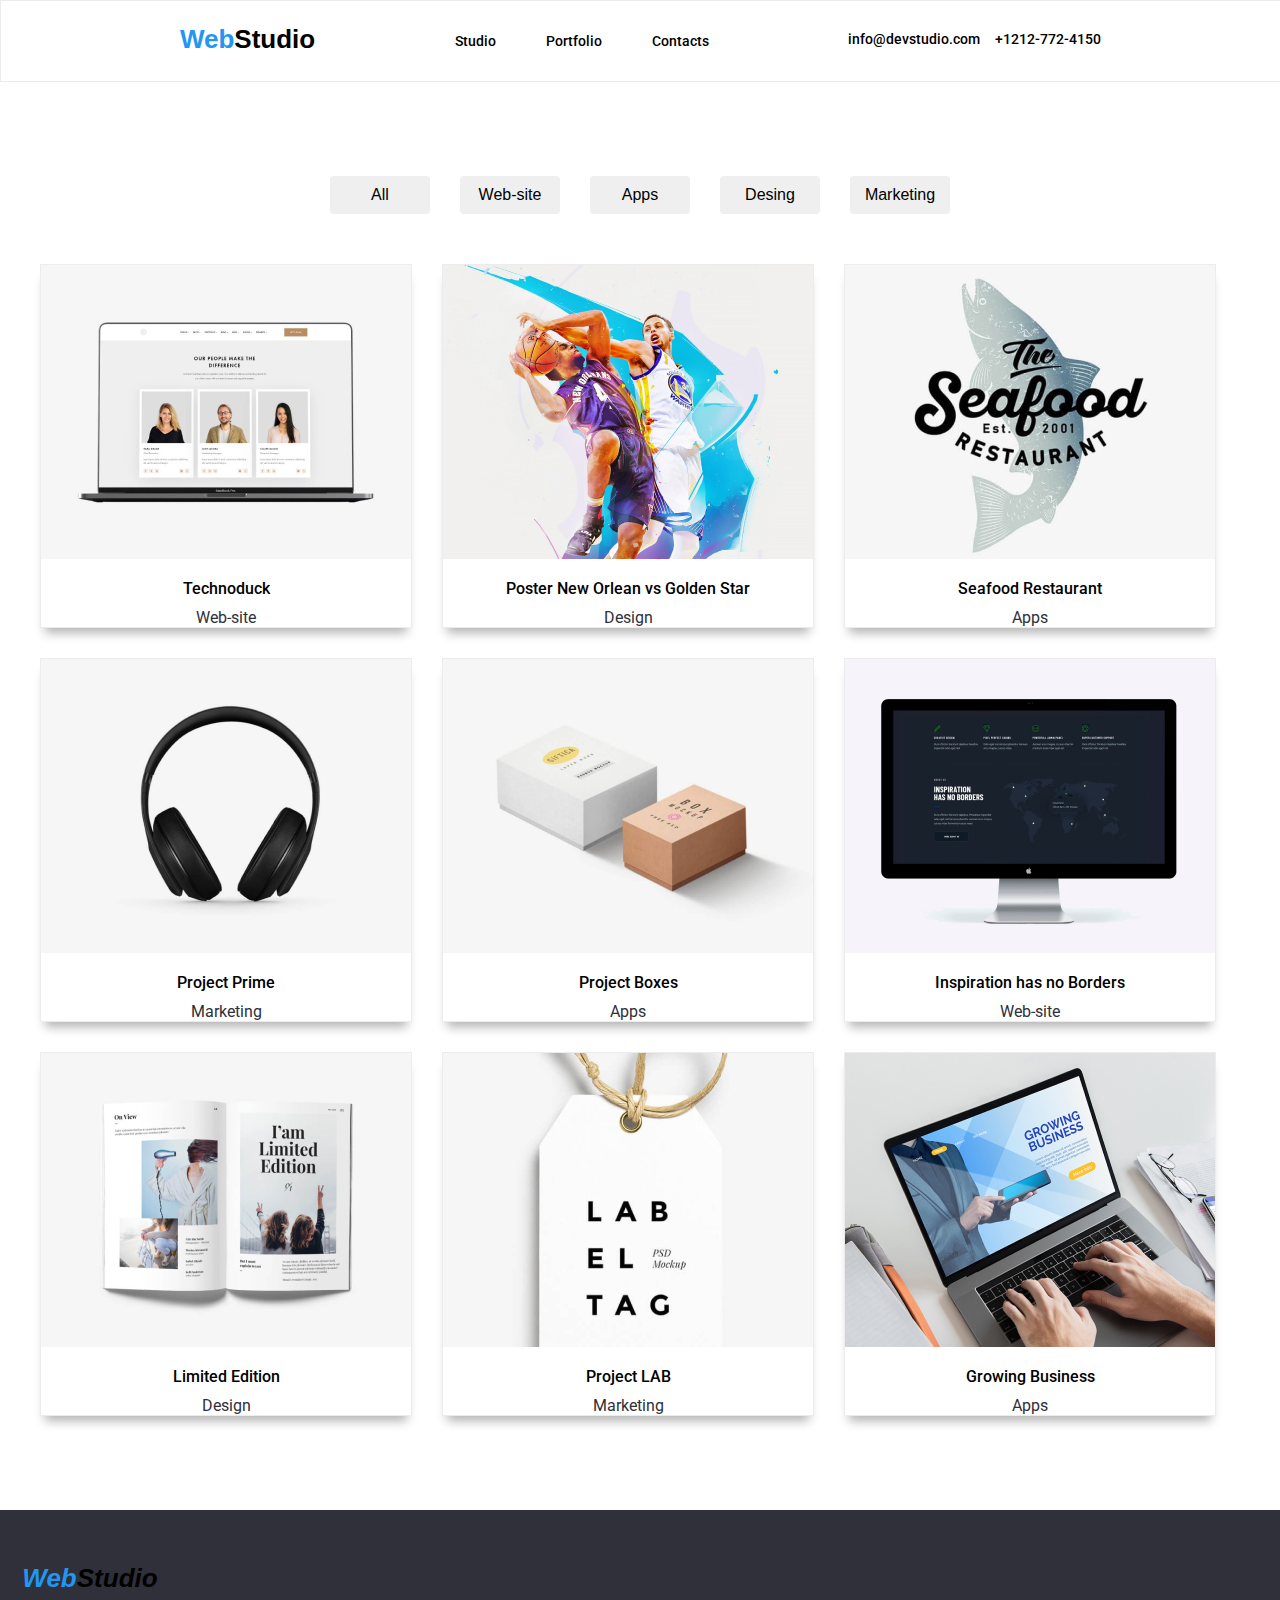
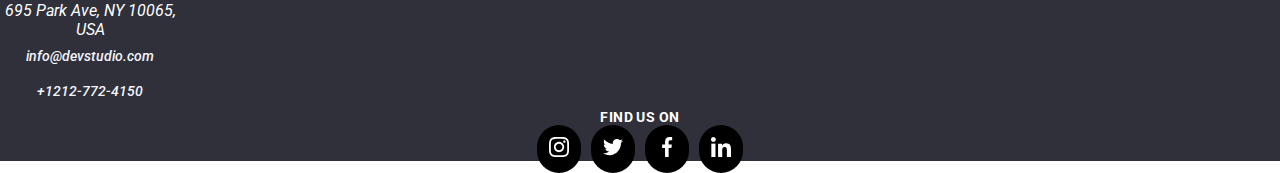
==== portfolio.html @ a0a8ddf5 "tema4" ====
<!DOCTYPE html>
<html lang="en">
  <head>
    <meta charset="UTF-8" />
    <meta name="viewport" content="width=device-width, initial-scale=1.0" />
    <title>Portfolio</title>
    <link
      rel="stylesheet"
      href="node_modules/modern-normalize/modern-normalize.css"
    />
    <link rel="preconnect" href="https://fonts.googleapis.com" />
    <link rel="preconnect" href="https://fonts.gstatic.com" crossorigin />
    <link
      href="https://fonts.googleapis.com/css2?family=Roboto:ital,wght@0,100;0,300;0,400;0,500;0,700;0,900;1,100;1,300;1,400;1,500;1,700;1,900&display=swap"
      rel="stylesheet"
    />
    <link rel="stylesheet" href="CSS/style.css" />
  </head>
  <body>
    <!--Header Section-->
    <header class="header">
      <div class="container">
        <a
          class="header__logo"
          href="https://seriserj.github.io/goit-markup-hw-04/"
          ><p class="p__logo"><span class="span__logo">Web</span>Studio</p></a
        >
        <nav class="header__navigation">
          <ul>
            <li>
              <a href="index.html">Studio</a>
            </li>
            <li><a href="portfolio.html">Portfolio</a></li>
            <li><a href="#">Contacts</a></li>
          </ul>
        </nav>
        <div class="header__info">
          <a href="mailto:info@devstudio.com">info@devstudio.com</a>
          <a href="tel:+1212-772-4150">+1212-772-4150</a>
        </div>
      </div>
    </header>
    <!--Main Section-->
    <main>
      <section class="portfolio-button">
        <div class="container">
          <button type="button" class="portfolio__nav">All</button>
          <button type="button" class="portfolio__nav">Web-site</button>
          <button type="button" class="portfolio__nav">Apps</button>
          <button type="button" class="portfolio__nav">Desing</button>
          <button type="button" class="portfolio__nav">Marketing</button>
        </div>
      </section>

      <section class="portfolio-img">
        <div class="container">
          <div class="container__portfolio">
            <img src="images/i1.jpg" alt="laptop" width="370" />
            <h6 class="h6">Technoduck</h6>
            <p class="team">Web-site</p>
          </div>
          <div class="container__portfolio">
            <img src="images/i2.jpg" alt="poster" width="370" />
            <h6 class="h6">Poster New Orlean vs Golden Star</h6>
            <p class="team">Design</p>
          </div>
          <div class="container__portfolio">
            <img src="images/i3.jpg" alt="logo seafood" width="370" />
            <h6 class="h6">Seafood Restaurant</h6>
            <p class="team">Apps</p>
          </div>
          <div class="container__portfolio">
            <img src="images/i4.jpg" alt="headphones" width="370" />
            <h6 class="h6">Project Prime</h6>
            <p class="team">Marketing</p>
          </div>
          <div class="container__portfolio">
            <img src="images/i5.jpg" alt="boxes" width="370" />
            <h6 class="h6">Project Boxes</h6>
            <p class="team">Apps</p>
          </div>
          <div class="container__portfolio">
            <img src="images/i6.jpg" alt="pc monitor" width="370" />
            <h6 class="h6">Inspiration has no Borders</h6>
            <p class="team">Web-site</p>
          </div>
          <div class="container__portfolio">
            <img src="images/i7.jpg" alt="book" width="370" />
            <h6 class="h6">Limited Edition</h6>
            <p class="team">Design</p>
          </div>
          <div class="container__portfolio">
            <img src="images/i8.jpg" alt="label" width="370" />
            <h6 class="h6">Project LAB</h6>
            <p class="team">Marketing</p>
          </div>
          <div class="container__portfolio">
            <img src="images/i9.jpg" alt="laptop" width="370" />
            <h6 class="h6">Growing Business</h6>
            <p class="team">Apps</p>
          </div>
        </div>
      </section>
    </main>
    <!--Footer Section-->
    <footer class="footer">
      <div class="footer-addres">
        <address class="footer__addres">
          <a href="#"
            ><p class="p__logo"><span class="span__logo">Web</span>Studio</p></a
          >
          <p class="footer-addres__addres">695 Park Ave, NY 10065, USA</p>

          <a href="https://seriserj.github.io/goit-markup-hw-04/"
            ><p><span>info@devstudio.com</span></p></a
          >
          <a href="tel:+1212-772-4150">+1212-772-4150</a>
        </address>
      </div>
      <!--Footer Section social-->
      <section class="footer-social">
        <h4 class="footer-social__h4">FIND US ON</h4>
        <div class="test">
          <ul class="footer-social__logo">
            <li>
              <svg class="item4">
                <use
                  href="/images/icons.svg/symbol-defs.svg#icon-instagram1"
                ></use>
              </svg>
            </li>
            <li>
              <svg class="item4">
                <use
                  href="/images/icons.svg/symbol-defs.svg#icon-twitter1"
                ></use>
              </svg>
            </li>
            <li>
              <svg class="item4">
                <use
                  href="/images/icons.svg/symbol-defs.svg#icon-facebook1"
                ></use>
              </svg>
            </li>
            <li>
              <svg class="item4">
                <use
                  href="/images/icons.svg/symbol-defs.svg#icon-linkedin1"
                ></use>
              </svg>
            </li>
          </ul>
        </div>
      </section>
    </footer>
  </body>
</html>
---- CSS/style.css ----
:root {
    --black: #000000;
    --light-black: #2F303A;
    --blue: #2196F3;
    --white: #FFFFFF;
    --light-grey: #f5f4fa;
    --primary-font: 'Roboto', sans-serif;
    --secondary-font: 'Raleway', sans-serif;
}
* {
    margin: 0;
    padding: 0;
  }
  
  img {
    display: block;
    max-width: 100%;
    height: auto;
  }
  
  ul {
    list-style: none;
  }

  html {
    box-sizing: border-box;
  }
body {
    font-family: var(--primary-font);
}
.container {
    width: 1200px;
    margin-right: auto;
    margin-left: auto;
}
/* Header section style*/

.item0 {
    width: 20px;
    height: 15px;
}

.header {
    background-color: #FFFFFF;
    height: 80px;
    border-style:solid;
    border-width: 1px;
    border-color: #ececec;
    border-right: #FFFFFF;
    
}

.header .container {
    display: flex;
    justify-content: space-evenly;
    margin-top: 30px;
  }

.header__logo {
    text-decoration: none;
}
.p__logo {
    text-decoration: none;
    font-family: var(--secondary-font);
    font-weight: 700;
    font-size: 26px;
    line-height: 16px;
    color: var(--black);
}

.span__logo {
    text-decoration: none;
    font-family: var(--secondary-font);
    font-weight: 700;
    font-size: 26px;
    line-height: 16px;
    color: var(--blue);
 }


.header__navigation ul {
    display: flex;
    gap: 50px;
}

.header__navigation a {
    text-decoration: none;
    font-weight: 500;
    font-size: 14px;
    line-height: 16px;
    color: var(--black);
}
.header__navigation a:hover {
    color: var(--blue);
}
.header__info {
    display: flex;
    gap: 15px;
   
}
.header__info a {
    text-decoration: none;
    font-weight: 500;
    font-size: 14px;
    line-height: 16px;
    color: var(--black); 
}
.header__info a:hover {
    color: var(--blue);
}

/* Hero section style*/

.hero-section {
background-color: var(--light-black);
height: 600px;
background-image: linear-gradient(
    0deg,
    rgba(47, 48, 58, 0.4),
    rgba(47, 48, 58, 0.4)
  ), url(/images/ImgBack.jpg)
}

.hero-section__h1 {
    text-decoration: none;
    font-weight: 900;
    font-size: 44px;
    line-height: 136%;
    color: var(--white);
    text-transform: uppercase;
    text-align: center;
    padding-top: 180px;
}   
.hero-section__service {
    font-weight: 700;
    font-size: 16px;
    line-height: 16px;
    background-color: var(--blue);
    color: var(--white);
    text-transform: uppercase;
    cursor: pointer;
    border-radius: 4px;
    width: 200px;
    height: 50px;
}
.div-button {
text-align: center;
margin-top: 30px;
}
.about {
    background-color: #FFFFFF;
    height: 101px;
}
.about .container {
    display: flex;
    gap: 50px;
    justify-content: center;
    padding-top: 30px;
}
.about__h5 {
    text-decoration: none;
    font-weight: 700;
    font-size: 14px;
    line-height: 16px;
    color: var(--black);
}
.about__text {
    text-decoration: none;
    font-weight: 400;
    font-size: 14px;
    line-height: 16px;
    color: var(--black);
}
/* What we do style*/ /* Our team style*/

.what-section {
    height: 386px;
}

.what-section .container {
    display: flex;
    gap: 30px;
    padding-top: 94px;

   
}
.team-section {
    background-color: var(--light-grey); 
    height: 648px;
    
}
.team-section .container {
    display: flex;
    gap: 30px;
    padding-top: 94px;
       
}
.h2 {
    text-decoration: none;
    font-weight: 700;
    font-size: 36px;
    line-height: 16px;
    color: var(--black);
    
}

.h6 {
    font-size: 16px;
    font-weight: 500;
    display: flex;
    justify-content: center;
    padding-top: 20px;
}
.team {
    font-size: 16px;
    font-weight: 400;
    color: var(--light-black);
    display: flex; 
    justify-content: center;
    padding-top: 10px;
}
.titlu1 {
    text-align: center; 
    margin-top: 170px;
}
.titlu2 {
    text-align: center;
    margin-top: 100px;
}
.team-section__cards {
    background-color: var(--white);
    border-style:solid;
    border-width: 1px;
    border-color: #ececec;
    box-shadow: 0 10px 10px -5px rgba(0, 0, 0, 0.3);
}
/* Primele carduri*/
.about-cards {
display: flex;
justify-content: center;
gap: 40px;
margin-top: 94px;
}
.about-cards li {
    background-color: var(--light-grey);
    padding-inline: 90px;
    padding-block: 20px;
    border-radius: 4px;
}
.item1 {
    width: 70px;
    height: 70px;
}
 /*our team social-cards*/
.team-section__social {
    display: flex;
    justify-content: center;
    gap: 10px;
}
.team-section__social li {
    padding: 12px;
    border-radius: 100px;
    background-color:var(--white);
    
}
.team-section__social li:hover {
   background-color: var(--blue);
   fill: var(--white);
}
.item2 {
    width: 20px;
    height: 20px;
 }

/*Regular Customers*/
.titlu3 {
    text-align: center;
}
.Customers-section {
    display: flex;
    justify-content: center;
    gap: 30px;
    margin-top: 180px;
    margin-bottom: 94px;
}
.item3 {
    width: 106px;
    height: 60px;
}
.Customers-section li {
    padding-inline: 35px;
    padding-block: 20px;
    border-style:solid;
    border-width: 2px;
    border-color: #AFB1B8;
    border-radius: 4px;
}
.Customers-section li:hover {
    border-color:var(--blue)
}
/* Footer section style*/
.footer {
    height: 251px;
    background-color: var(--light-black);
}
.footer-addres {
text-align: center;
padding-top: 60px;
margin-right: 1100px;
}
.footer__addres a {
    text-decoration: none;
    font-weight: 500;
    font-size: 14px;
    line-height: 35px;
    color: var(--light-grey)
}
.footer__addres a:hover {
    color: var(--blue);
}
.footer-addres__addres {
    color: var(--white);
    padding-top: 15px;
}


.item4 {
    width: 20px;
    height: 20px;
}
.footer-social ul {
    display: flex;
    justify-content: center;
    gap: 10px;
    
}
.footer-social li {
    padding: 12px;
    border-radius: 100px;
    background-color: var(--black)
}
.footer-social li:hover {
    background-color: var(--blue)
}
.footer-social__h4 {
    font-weight: 700;
    font-size: 14px;
    letter-spacing: 0.03em;
    text-transform: uppercase;
    color: var(--white);
    text-align: center;
}

/* Portfolio style*/

.portfolio__nav {
    font-weight: 500;
    font-size: 16px;
    border: var(--white);
    border-radius: 4px;
    width: 100px;
    height: 38px;
}
.portfolio__nav:hover {
color: var(--white);
background-color: var(--blue);
}
.portfolio-img .container {
   display: flex;
   flex-wrap: wrap;
   gap: 30px;
   padding-bottom: 94px;
   
}
.container__portfolio {
    border-style:solid;
    border-width: 1px;
    border-color: #ececec;
    box-shadow: 0 10px 10px -5px rgba(0, 0, 0, 0.3);
    
}
.portfolio-button .container {
    display: flex;
    gap: 30px;
    justify-content: center;
    padding-top: 94px;
    padding-bottom: 50px;
}
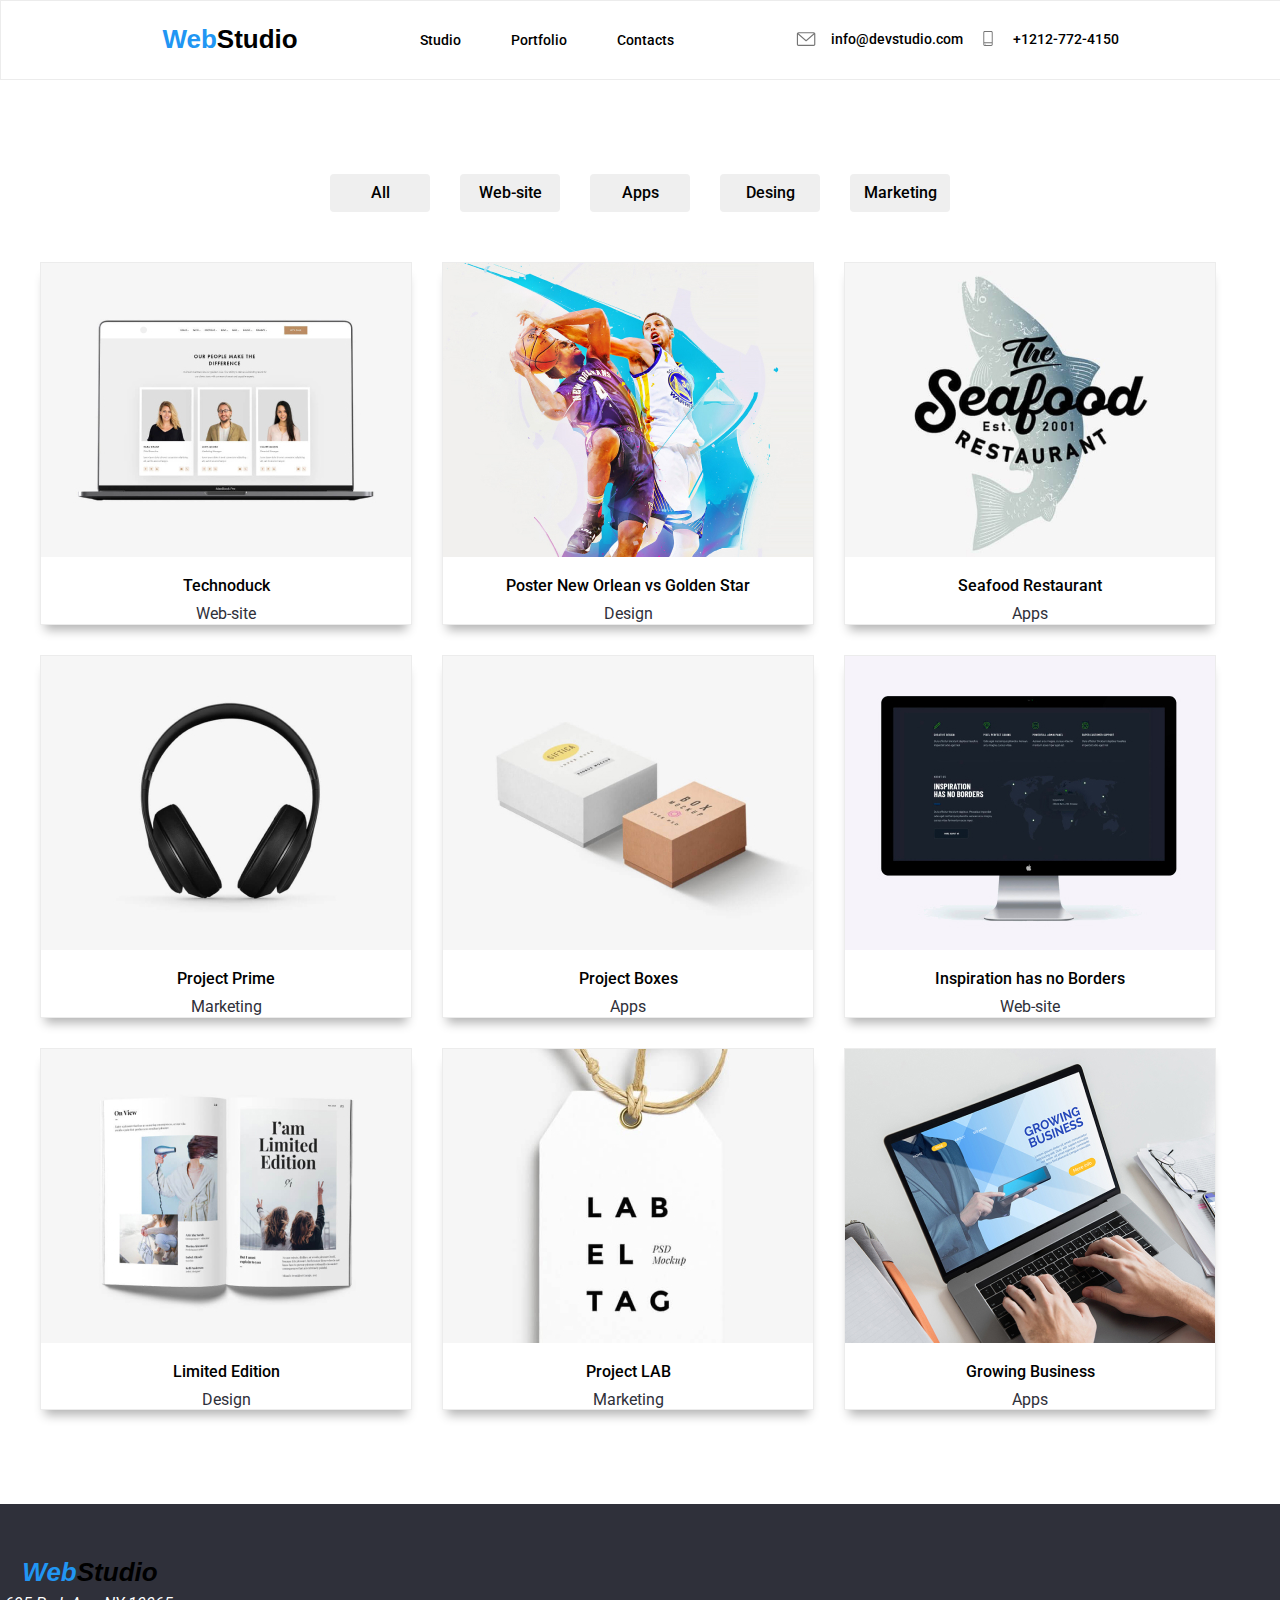
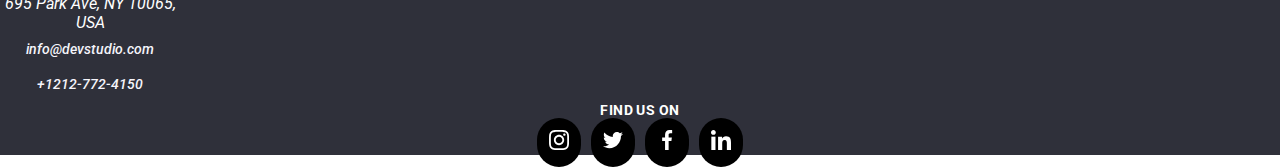
==== commit 4e4ac664: "4" ====
--- a/portfolio.html
+++ b/portfolio.html
@@ -6,8 +6,9 @@
     <title>Portfolio</title>
     <link
       rel="stylesheet"
-      href="node_modules/modern-normalize/modern-normalize.css"
+      href="https://cdnjs.cloudflare.com/ajax/libs/modern-normalize/2.0.0/modern-normalize.css"
     />
+
     <link rel="preconnect" href="https://fonts.googleapis.com" />
     <link rel="preconnect" href="https://fonts.gstatic.com" crossorigin />
     <link
@@ -35,7 +36,13 @@
           </ul>
         </nav>
         <div class="header__info">
+          <svg class="item0">
+            <use href="/images/icons.svg/symbol-defs.svg#icon-envelope"></use>
+          </svg>
           <a href="mailto:info@devstudio.com">info@devstudio.com</a>
+          <svg class="item0">
+            <use href="/images/icons.svg/symbol-defs.svg#icon-smartphone"></use>
+          </svg>
           <a href="tel:+1212-772-4150">+1212-772-4150</a>
         </div>
       </div>
@@ -118,36 +125,29 @@
         </address>
       </div>
       <!--Footer Section social-->
+
       <section class="footer-social">
         <h4 class="footer-social__h4">FIND US ON</h4>
         <div class="test">
           <ul class="footer-social__logo">
             <li>
               <svg class="item4">
-                <use
-                  href="/images/icons.svg/symbol-defs.svg#icon-instagram1"
-                ></use>
+                <use href="/images/icons/symbol-defs.svg#icon-instagram1"></use>
               </svg>
             </li>
             <li>
               <svg class="item4">
-                <use
-                  href="/images/icons.svg/symbol-defs.svg#icon-twitter1"
-                ></use>
+                <use href="/images/icons/symbol-defs.svg#icon-twitter1"></use>
               </svg>
             </li>
             <li>
               <svg class="item4">
-                <use
-                  href="/images/icons.svg/symbol-defs.svg#icon-facebook1"
-                ></use>
+                <use href="/images/icons/symbol-defs.svg#icon-facebook1"></use>
               </svg>
             </li>
             <li>
               <svg class="item4">
-                <use
-                  href="/images/icons.svg/symbol-defs.svg#icon-linkedin1"
-                ></use>
+                <use href="/images/icons/symbol-defs.svg#icon-linkedin1"></use>
               </svg>
             </li>
           </ul>
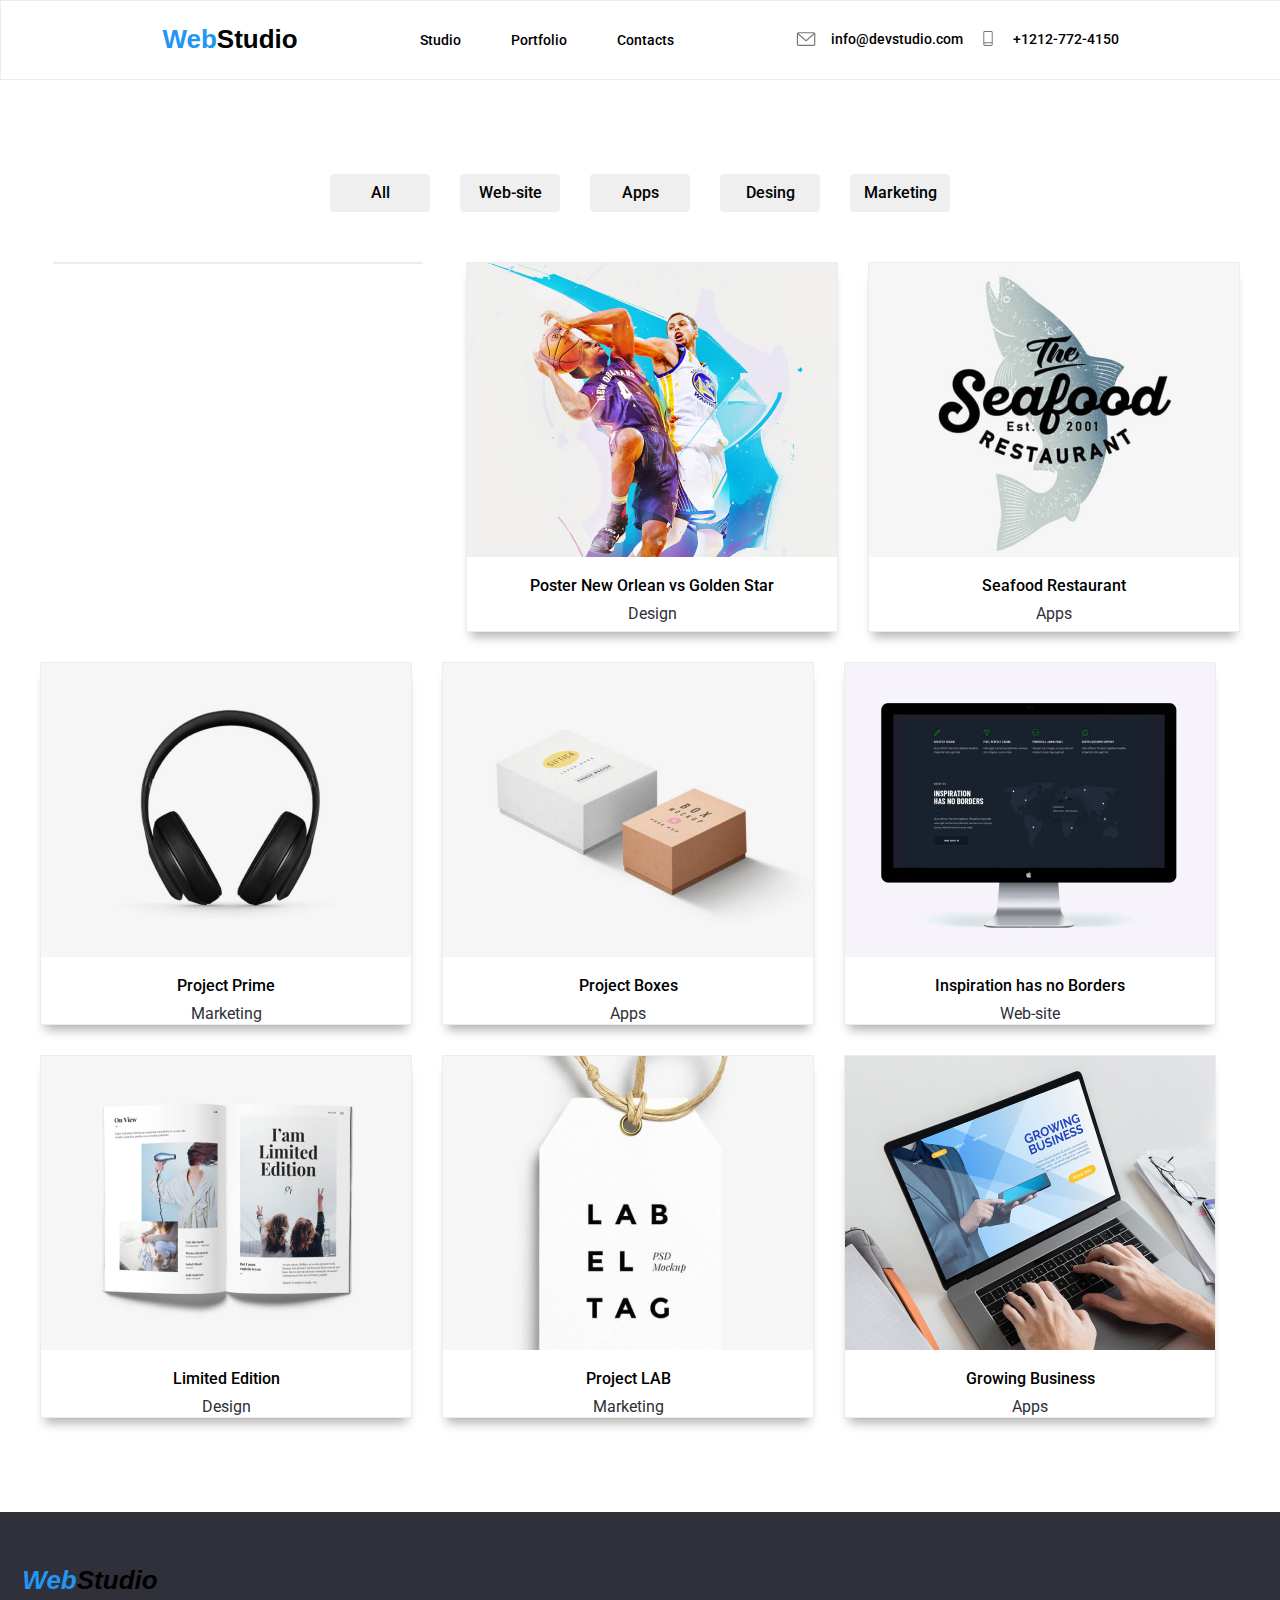
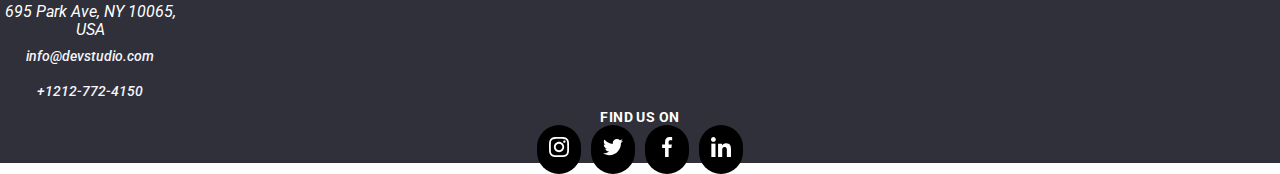
==== commit 7be6aa57: "tema5" ====
--- a/portfolio.html
+++ b/portfolio.html
@@ -37,11 +37,11 @@
         </nav>
         <div class="header__info">
           <svg class="item0">
-            <use href="/images/icons.svg/symbol-defs.svg#icon-envelope"></use>
+            <use href="./images/icons/symbol-defs.svg#icon-envelope"></use>
           </svg>
           <a href="mailto:info@devstudio.com">info@devstudio.com</a>
           <svg class="item0">
-            <use href="/images/icons.svg/symbol-defs.svg#icon-smartphone"></use>
+            <use href="./images/icons/symbol-defs.svg#icon-smartphone"></use>
           </svg>
           <a href="tel:+1212-772-4150">+1212-772-4150</a>
         </div>
@@ -58,13 +58,16 @@
           <button type="button" class="portfolio__nav">Marketing</button>
         </div>
       </section>
-
       <section class="portfolio-img">
         <div class="container">
-          <div class="container__portfolio">
-            <img src="images/i1.jpg" alt="laptop" width="370" />
-            <h6 class="h6">Technoduck</h6>
-            <p class="team">Web-site</p>
+          <div class="box">
+            <div class="container__portfolio">
+              <div class="overlay">
+                <img src="images/i1.jpg" alt="laptop" width="370" />
+                <h6 class="h6">Technoduck</h6>
+                <p class="team">Web-site</p>
+              </div>
+            </div>
           </div>
           <div class="container__portfolio">
             <img src="images/i2.jpg" alt="poster" width="370" />
@@ -132,22 +135,24 @@
           <ul class="footer-social__logo">
             <li>
               <svg class="item4">
-                <use href="/images/icons/symbol-defs.svg#icon-instagram1"></use>
+                <use
+                  href="./images/icons/symbol-defs.svg#icon-instagram1"
+                ></use>
               </svg>
             </li>
             <li>
               <svg class="item4">
-                <use href="/images/icons/symbol-defs.svg#icon-twitter1"></use>
+                <use href="./images/icons/symbol-defs.svg#icon-twitter1"></use>
               </svg>
             </li>
             <li>
               <svg class="item4">
-                <use href="/images/icons/symbol-defs.svg#icon-facebook1"></use>
+                <use href="./images/icons/symbol-defs.svg#icon-facebook1"></use>
               </svg>
             </li>
             <li>
               <svg class="item4">
-                <use href="/images/icons/symbol-defs.svg#icon-linkedin1"></use>
+                <use href="./images/icons/symbol-defs.svg#icon-linkedin1"></use>
               </svg>
             </li>
           </ul>
--- a/CSS/style.css
+++ b/CSS/style.css
@@ -114,11 +114,10 @@
 .hero-section {
 background-color: var(--light-black);
 height: 600px;
-background-image: linear-gradient(
-    0deg,
-    rgba(47, 48, 58, 0.4),
-    rgba(47, 48, 58, 0.4)
-  ), url(/images/ImgBack.jpg)
+background-image: linear-gradient(0deg,
+        rgba(47, 48, 58, 0.4),
+        rgba(47, 48, 58, 0.4)), 
+        url(../images/back.jpg);
 }
 
 .hero-section__h1 {
@@ -365,6 +364,8 @@
 color: var(--white);
 background-color: var(--blue);
 }
+
+
 .portfolio-img .container {
    display: flex;
    flex-wrap: wrap;
@@ -377,12 +378,41 @@
     border-width: 1px;
     border-color: #ececec;
     box-shadow: 0 10px 10px -5px rgba(0, 0, 0, 0.3);
-    
 }
 .portfolio-button .container {
     display: flex;
     gap: 30px;
     justify-content: center;
     padding-top: 94px;
-    padding-bottom: 50px;
-}
+    padding-bottom: 50px; 
+}
+.box {
+    position: relative;
+    width: 370px;
+    height: 370px;
+    margin: 0 auto;
+    overflow: hidden;
+}
+
+.overlay {
+    position: absolute;
+    top: 0;
+    left: 0;
+    width: 100%;
+    height: 100%;
+    background-color: #3f51b5;
+    transform: translatey(100%);
+    transition: transform 250ms ease-in-out;
+}
+
+.box:hover .overlay {
+    transform: translatey(0);
+}
+
+.overlay code {
+    display: inline-block;
+    padding: 2px 4px;
+    border-radius: 2px;
+    background-color: #fff;
+    color: #2a2a2a;
+}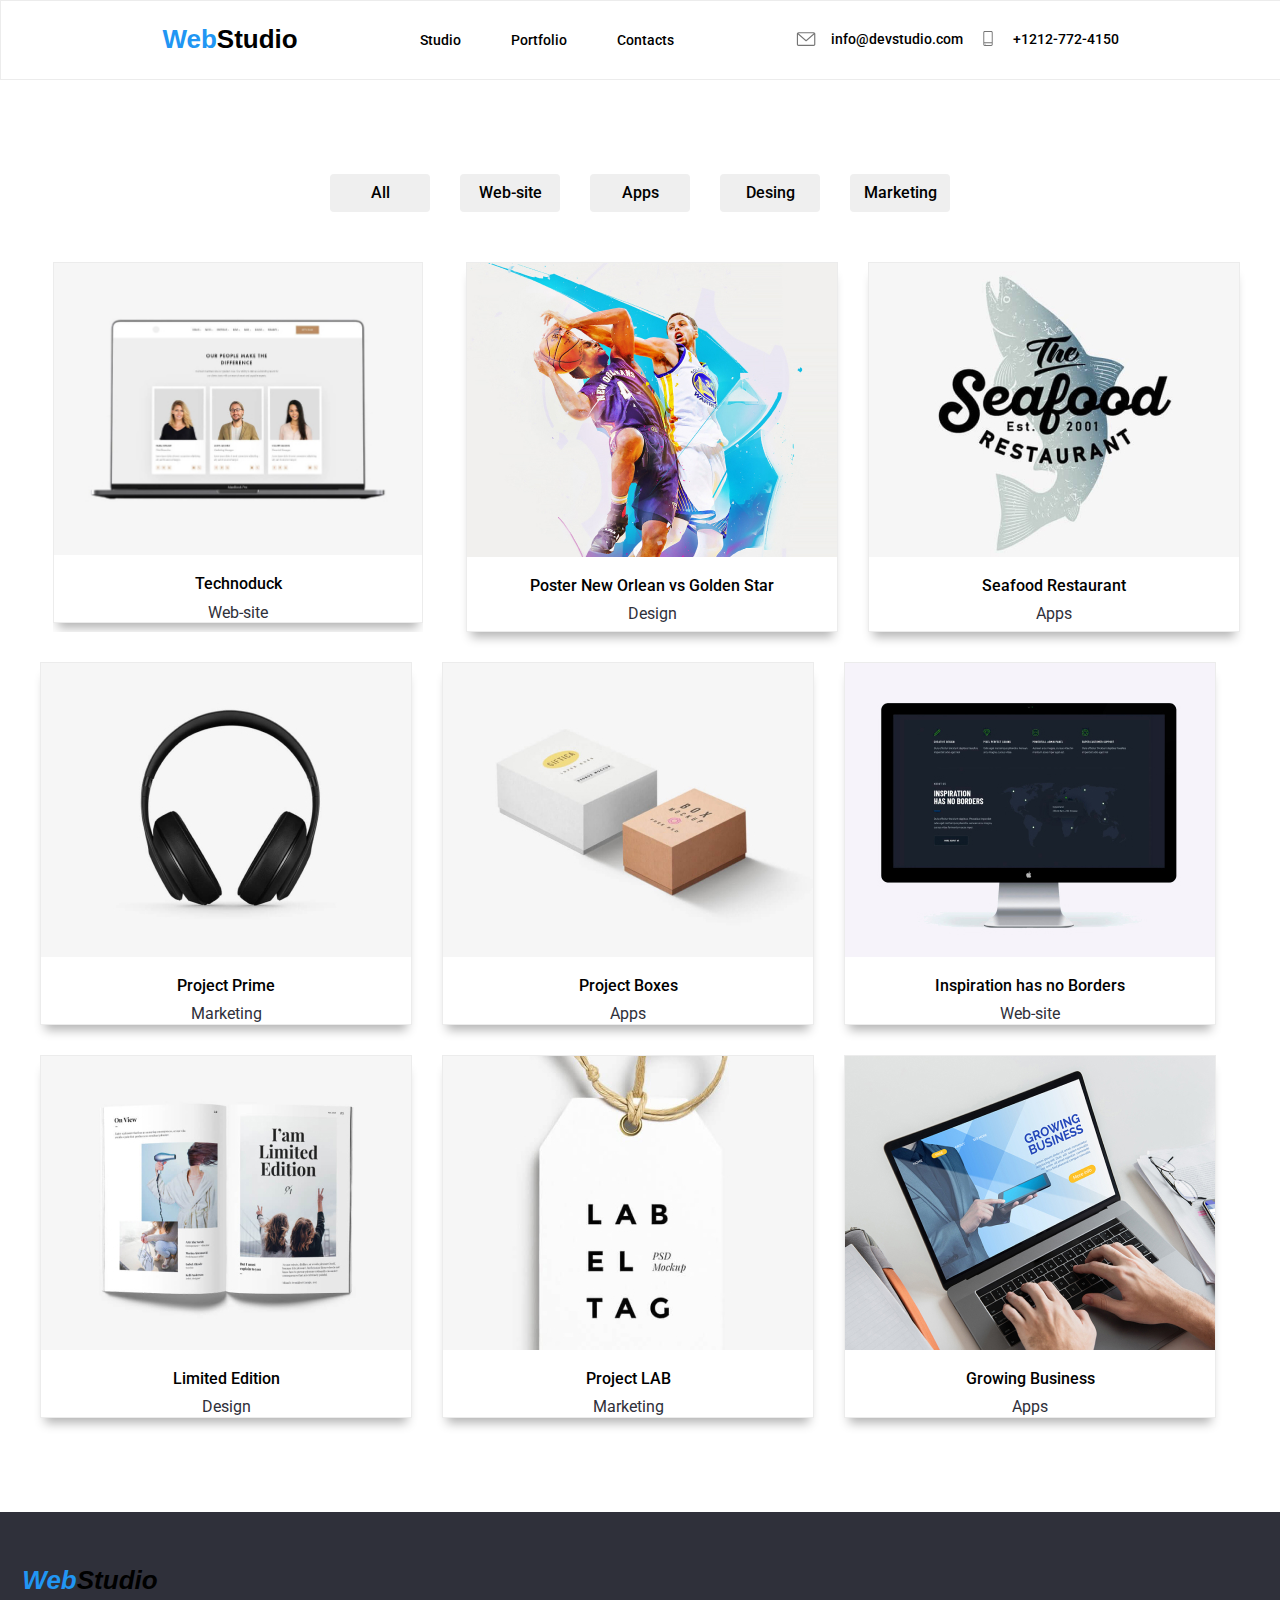
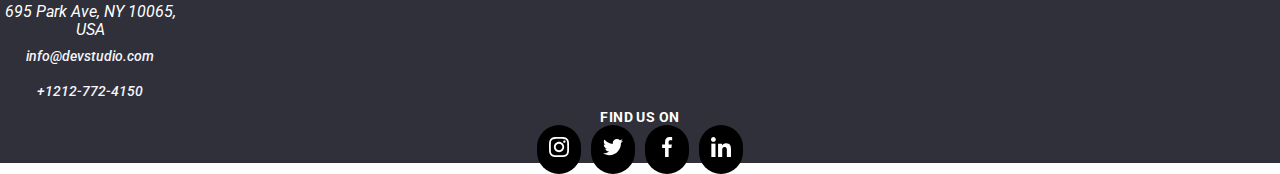
==== commit d323ea22: "tema5" ====
--- a/portfolio.html
+++ b/portfolio.html
@@ -62,11 +62,10 @@
         <div class="container">
           <div class="box">
             <div class="container__portfolio">
-              <div class="overlay">
-                <img src="images/i1.jpg" alt="laptop" width="370" />
-                <h6 class="h6">Technoduck</h6>
-                <p class="team">Web-site</p>
-              </div>
+              <img src="images/i1.jpg" alt="laptop" width="370" />
+              <h6 class="h6">Technoduck</h6>
+              <p class="team">Web-site</p>
+              <div class="overlay"></div>
             </div>
           </div>
           <div class="container__portfolio">
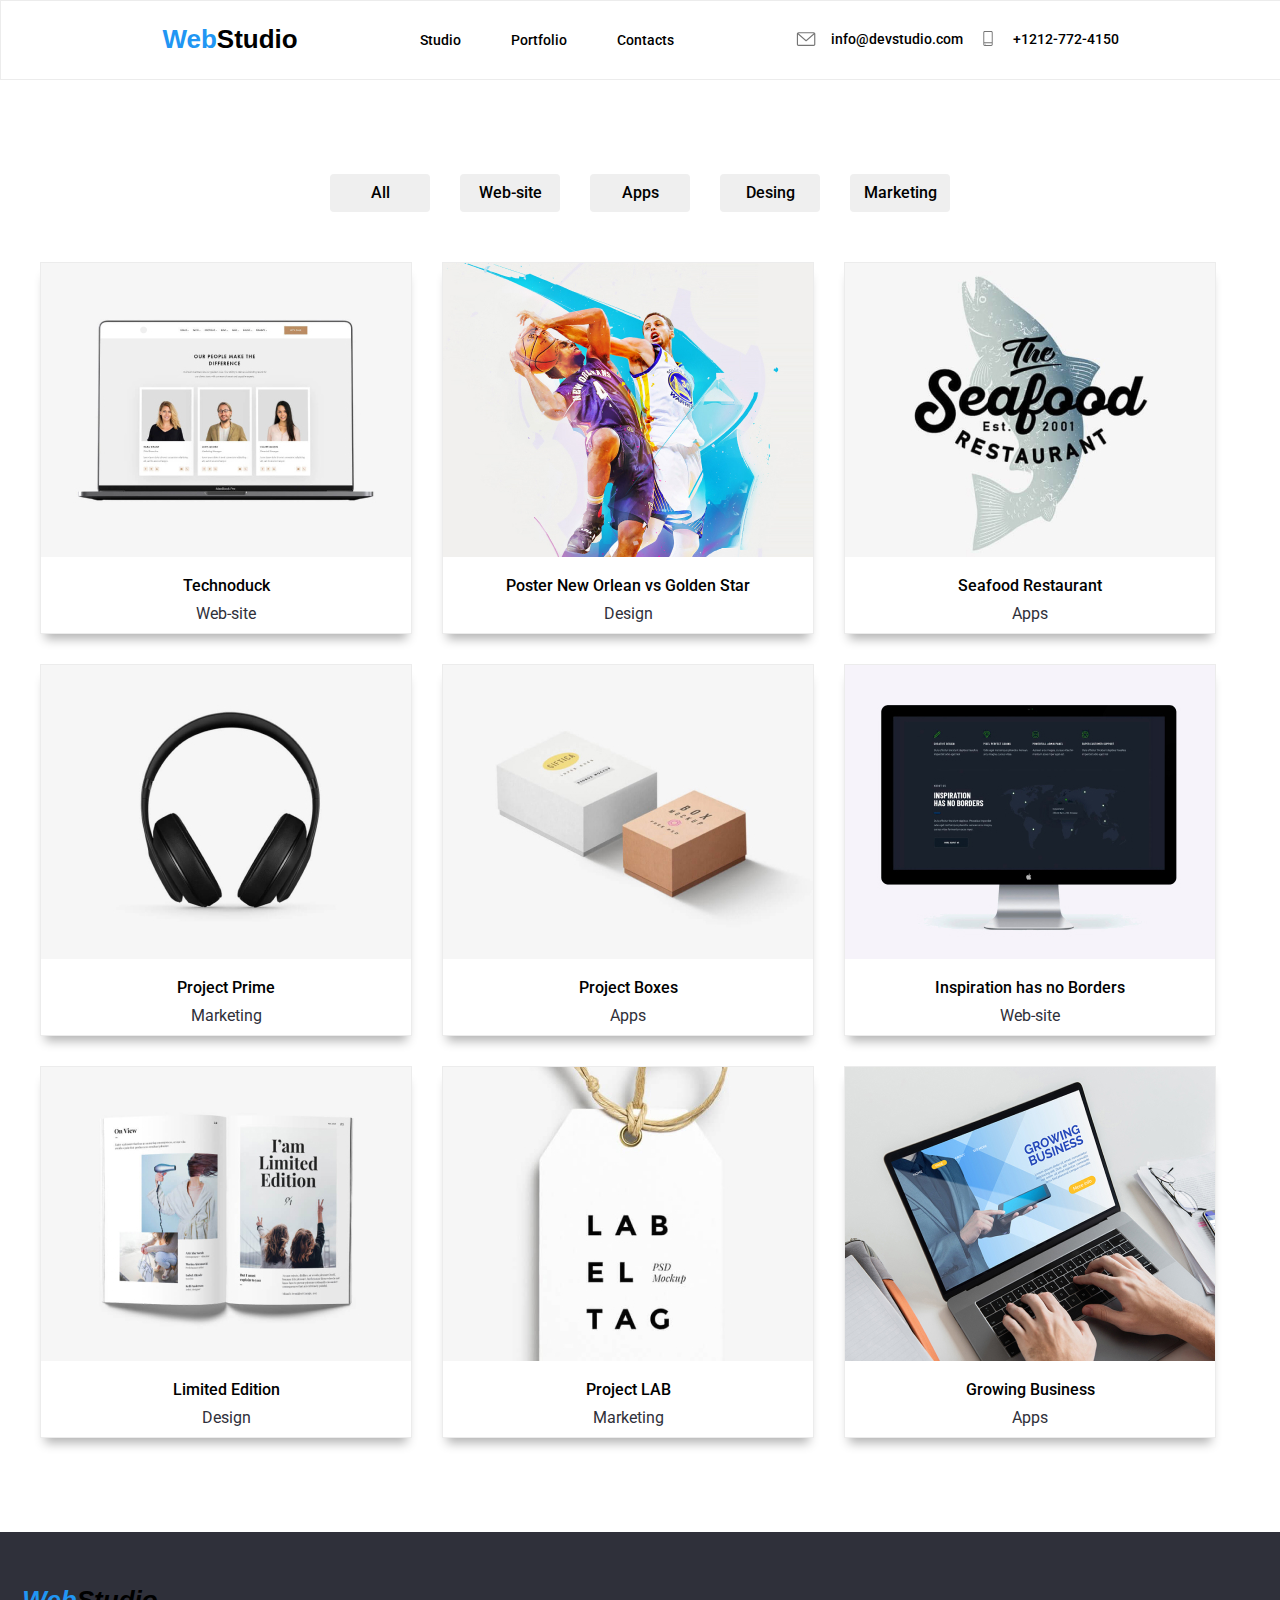
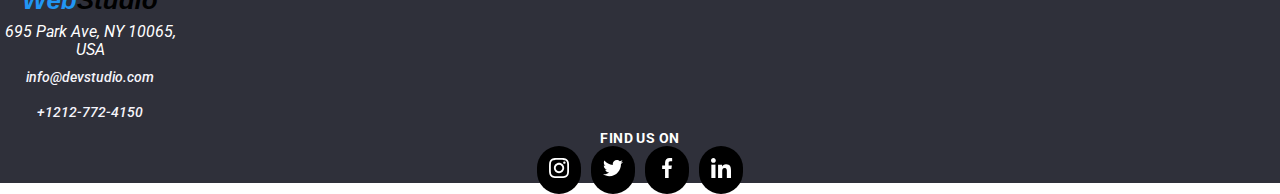
==== commit d82e7a04: "Home5" ====
--- a/portfolio.html
+++ b/portfolio.html
@@ -23,7 +23,7 @@
       <div class="container">
         <a
           class="header__logo"
-          href="https://seriserj.github.io/goit-markup-hw-04/"
+          href="https://seriserj.github.io/goit-markup-hw-05/"
           ><p class="p__logo"><span class="span__logo">Web</span>Studio</p></a
         >
         <nav class="header__navigation">
@@ -60,53 +60,77 @@
       </section>
       <section class="portfolio-img">
         <div class="container">
-          <div class="box">
-            <div class="container__portfolio">
+          <div class="container__portfolio">
+            <div class="box">
+              <div class="overlay"></div>
               <img src="images/i1.jpg" alt="laptop" width="370" />
               <h6 class="h6">Technoduck</h6>
               <p class="team">Web-site</p>
-              <div class="overlay"></div>
             </div>
           </div>
           <div class="container__portfolio">
-            <img src="images/i2.jpg" alt="poster" width="370" />
-            <h6 class="h6">Poster New Orlean vs Golden Star</h6>
-            <p class="team">Design</p>
+            <div class="box">
+              <div class="overlay"></div>
+              <img src="images/i2.jpg" alt="poster" width="370" />
+              <h6 class="h6">Poster New Orlean vs Golden Star</h6>
+              <p class="team">Design</p>
+            </div>
           </div>
           <div class="container__portfolio">
-            <img src="images/i3.jpg" alt="logo seafood" width="370" />
-            <h6 class="h6">Seafood Restaurant</h6>
-            <p class="team">Apps</p>
+            <div class="box">
+              <div class="overlay"></div>
+              <img src="images/i3.jpg" alt="logo seafood" width="370" />
+              <h6 class="h6">Seafood Restaurant</h6>
+              <p class="team">Apps</p>
+            </div>
           </div>
           <div class="container__portfolio">
-            <img src="images/i4.jpg" alt="headphones" width="370" />
-            <h6 class="h6">Project Prime</h6>
-            <p class="team">Marketing</p>
+            <div class="box">
+              <div class="overlay"></div>
+              <img src="images/i4.jpg" alt="headphones" width="370" />
+              <h6 class="h6">Project Prime</h6>
+              <p class="team">Marketing</p>
+            </div>
           </div>
           <div class="container__portfolio">
-            <img src="images/i5.jpg" alt="boxes" width="370" />
-            <h6 class="h6">Project Boxes</h6>
-            <p class="team">Apps</p>
+            <div class="box">
+              <div class="overlay"></div>
+              <img src="images/i5.jpg" alt="boxes" width="370" />
+              <h6 class="h6">Project Boxes</h6>
+              <p class="team">Apps</p>
+            </div>
           </div>
           <div class="container__portfolio">
-            <img src="images/i6.jpg" alt="pc monitor" width="370" />
-            <h6 class="h6">Inspiration has no Borders</h6>
-            <p class="team">Web-site</p>
+            <div class="box">
+              <div class="overlay"></div>
+              <img src="images/i6.jpg" alt="pc monitor" width="370" />
+              <h6 class="h6">Inspiration has no Borders</h6>
+              <p class="team">Web-site</p>
+            </div>
           </div>
           <div class="container__portfolio">
-            <img src="images/i7.jpg" alt="book" width="370" />
-            <h6 class="h6">Limited Edition</h6>
-            <p class="team">Design</p>
+            <div class="box">
+              <div class="overlay"></div>
+              <img src="images/i7.jpg" alt="book" width="370" />
+              <h6 class="h6">Limited Edition</h6>
+              <p class="team">Design</p>
+            </div>
           </div>
           <div class="container__portfolio">
-            <img src="images/i8.jpg" alt="label" width="370" />
-            <h6 class="h6">Project LAB</h6>
-            <p class="team">Marketing</p>
+            <div class="box">
+              <div class="overlay"></div>
+              <img src="images/i8.jpg" alt="label" width="370" />
+              <h6 class="h6">Project LAB</h6>
+              <p class="team">Marketing</p>
+            </div>
           </div>
           <div class="container__portfolio">
-            <img src="images/i9.jpg" alt="laptop" width="370" />
-            <h6 class="h6">Growing Business</h6>
-            <p class="team">Apps</p>
+            <div class="box">
+              <div class="overlay"></div>
+              <img src="images/i9.jpg" alt="laptop" width="370" />
+              <h6 class="h6">Growing Business</h6>
+              <p class="team">Apps</p>
+            </div>
           </div>
         </div>
       </section>
@@ -120,7 +144,7 @@
           >
           <p class="footer-addres__addres">695 Park Ave, NY 10065, USA</p>
 
-          <a href="https://seriserj.github.io/goit-markup-hw-04/"
+          <a href="https://seriserj.github.io/goit-markup-hw-05/"
             ><p><span>info@devstudio.com</span></p></a
           >
           <a href="tel:+1212-772-4150">+1212-772-4150</a>
--- a/CSS/style.css
+++ b/CSS/style.css
@@ -415,4 +415,42 @@
     border-radius: 2px;
     background-color: #fff;
     color: #2a2a2a;
+}
+/* Style modal */
+
+.is-hidden {
+    opacity: 0;
+    visibility: hidden;
+    pointer-events: none;
+}
+
+[data-modal] {
+    height: 100%;
+    width: 100%;
+    position: fixed;
+    top: 0;
+    left: 0;
+    background-color: rgba(0, 0, 0, 0.5);
+}
+
+.is-hidden [data-modal-content] {
+    transform: translate(-50%, -50%) scale(0.5);
+}
+
+[data-modal-content] {
+    width: 528px;
+    height: 581px;
+    background-color: var(--white);
+    position: absolute;
+    top: 50%;
+    left: 50%;
+    transform: translate(-50%, -50%) scale(1);
+    transition-duration: 1s;
+    padding: 20px;
+}
+
+[data-modal-close] {
+    position: absolute;
+    top: 10px;
+    right: 10px;
 }